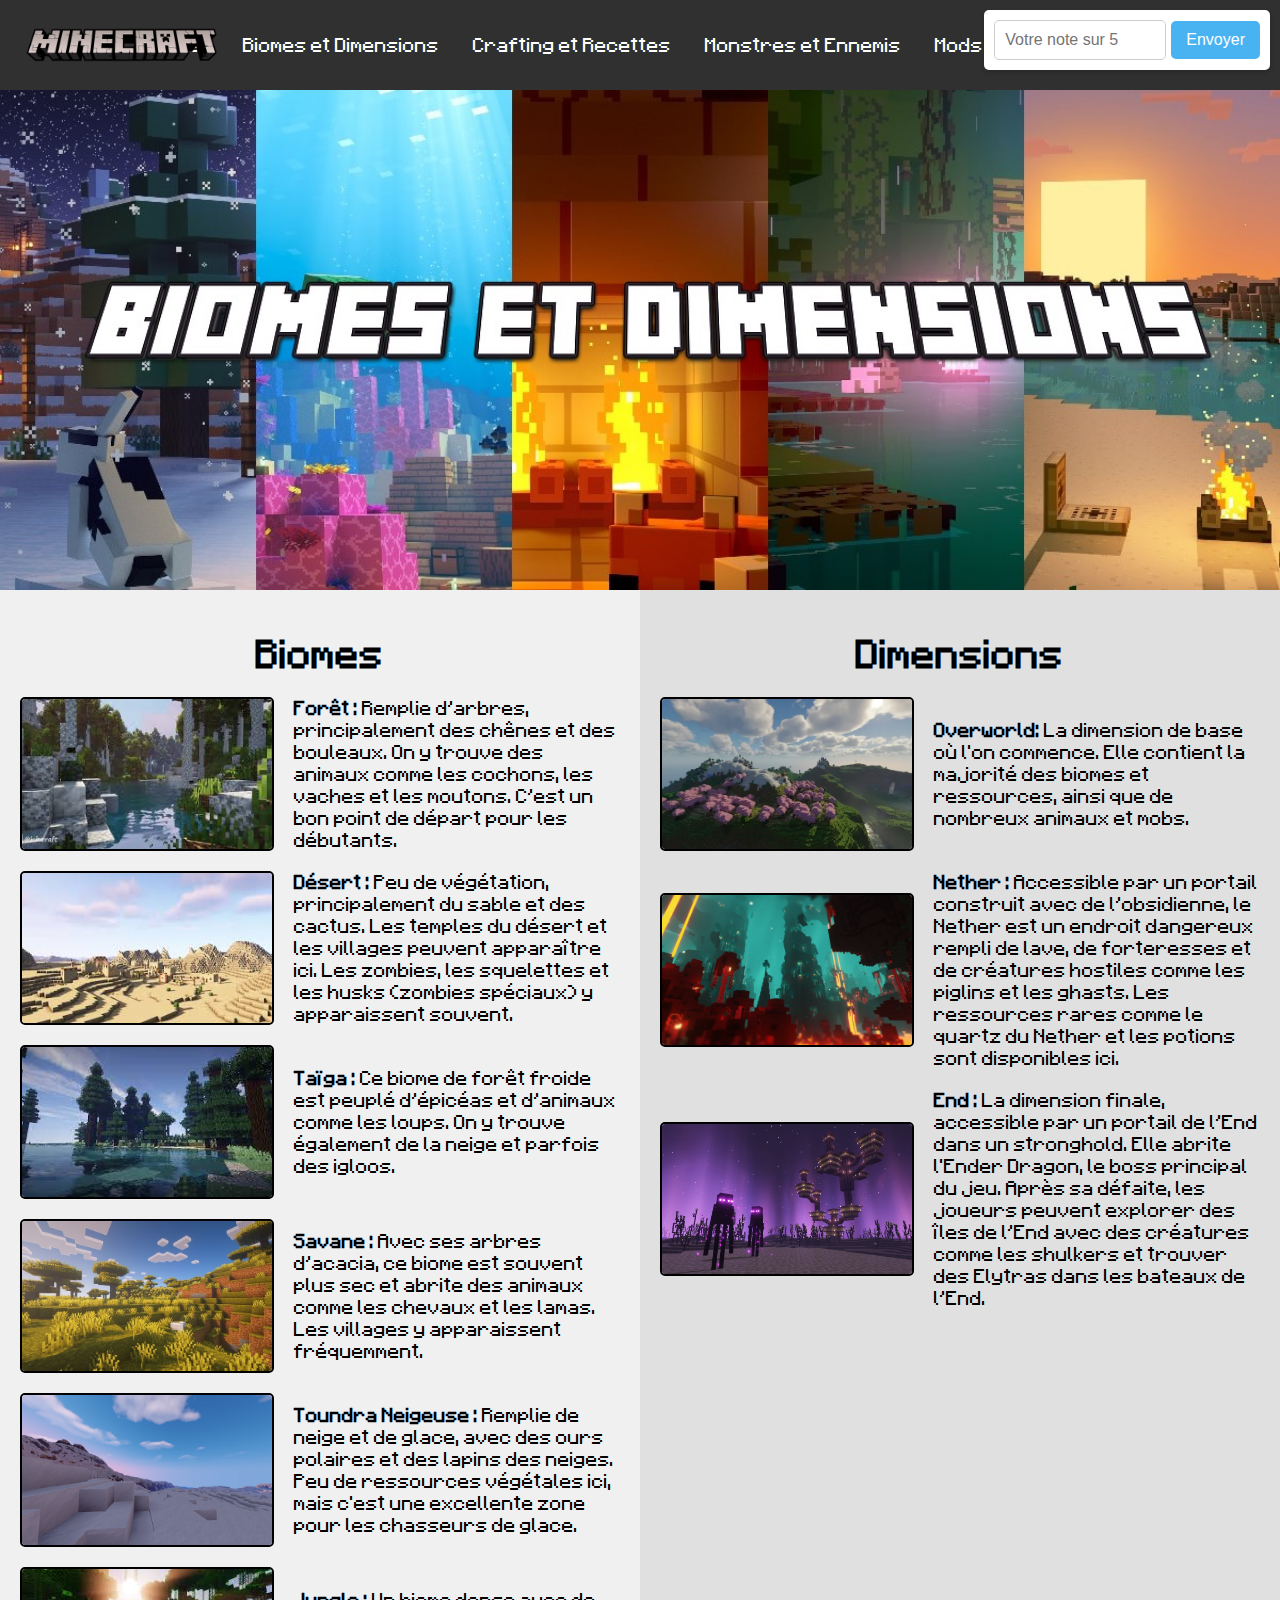
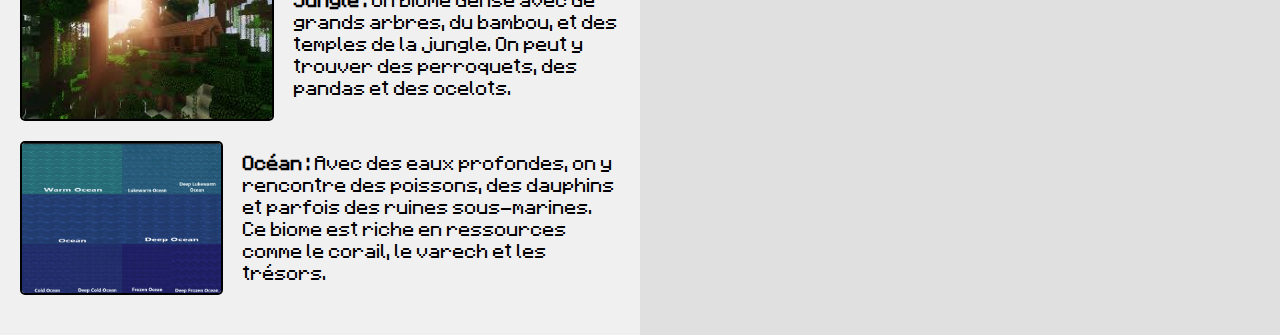
==== page1.html @ bf216779 "Add files via upload" ====
<!DOCTYPE html>
<html lang="fr">
<head>
    <link href="style.css" rel="stylesheet">
    <title>GuideMinecraft</title>
    <meta charset="UTF-8" name="viewport" content="width=device-width, initial-scale=1.0">
</head>
<body>
    <div id="gray-section">
      <img id = "logo" src = "Images/Minecraft-Logo.png">
      <ul id="menu">
        <li><a href="index.html">Accueil</a></li>
        <li><a href="Page1.html">Biomes et Dimensions</a></li>
        <li><a href="Page2.html">Crafting et Recettes</a></li>
        <li><a href="Page3.html">Monstres et Ennemis</a></li>
        <li><a href="Page4.html">Mods et Ressources</a></li>
      </ul>
    </div>
    <div id="rating-form-container">
        <input type="text" id="rating-input" placeholder="Votre note sur 5" />
        <button id="rating-button">Envoyer</button>
    </div>
    <div>
      <img id="full-width-image" src="Images\fondn2.jpg">
    </div>
    <div id="split-container">
      <div id="split-left">
          <h1>Biomes</h1>
          <div id="biome">
              <img src="Images/Biomes/Foret.jpg" alt="Foret">
              <div id="biome-description">
                  <strong>Forêt :</strong> Remplie d’arbres, principalement des chênes et des bouleaux. On y trouve des animaux comme les cochons, les vaches et les moutons. C’est un bon point de départ pour les débutants.
              </div>
          </div>
          <div id="biome">
              <img src="Images/Biomes/Désert.jpg" alt="Désert">
              <div id="biome-description">
                  <strong>Désert :</strong> Peu de végétation, principalement du sable et des cactus. Les temples du désert et les villages peuvent apparaître ici. Les zombies, les squelettes et les husks (zombies spéciaux) y apparaissent souvent.
              </div>
          </div>
          <div id="biome">
              <img src="Images/Biomes/Taiga.jpg" alt="Taïga">
              <div id="biome-description">
                  <strong>Taïga :</strong> Ce biome de forêt froide est peuplé d’épicéas et d’animaux comme les loups. On y trouve également de la neige et parfois des igloos.
              </div>
          </div>
          <div id="biome">
              <img src="Images/Biomes/Savane.jpg" alt="Savane">
              <div id="biome-description">
                  <strong>Savane :</strong> Avec ses arbres d’acacia, ce biome est souvent plus sec et abrite des animaux comme les chevaux et les lamas. Les villages y apparaissent fréquemment.
              </div>
          </div>
          <div id="biome">
              <img src="Images/Biomes/Tundra.png" alt="Toundra Neigeuse">
              <div id="biome-description">
                  <strong>Toundra Neigeuse :</strong> Remplie de neige et de glace, avec des ours polaires et des lapins des neiges. Peu de ressources végétales ici, mais c'est une excellente zone pour les chasseurs de glace.
              </div>
          </div>
          <div id="biome">
              <img src="Images/Biomes/Jungle.jpg" alt="Jungle">
              <div id="biome-description">
                  <strong>Jungle :</strong> Un biome dense avec de grands arbres, du bambou, et des temples de la jungle. On peut y trouver des perroquets, des pandas et des ocelots.
              </div>
          </div>
          <div id="biome">
              <img src="Images/Biomes/Océans.png" alt="Océan">
              <div id="biome-description">
                  <strong>Océan :</strong> Avec des eaux profondes, on y rencontre des poissons, des dauphins et parfois des ruines sous-marines. Ce biome est riche en ressources comme le corail, le varech et les trésors.
              </div>
          </div>
      </div>
      <div id="split-right">
          <h1>Dimensions</h1>
          <div id="biome">
            <img src="Images/Biomes/Overworld.png" alt="Forêt">
            <div id="biome-description">
                <strong>Overworld: </strong>La dimension de base où l'on commence. Elle contient la majorité des biomes et ressources, ainsi que de nombreux animaux et mobs.


            </div>
        </div>
        <div id="biome">
            <img src="Images/Biomes/Nether.jpg" alt="Désert">
            <div id="biome-description">
                <strong>Nether :</strong> Accessible par un portail construit avec de l’obsidienne, le Nether est un endroit dangereux rempli de lave, de forteresses et de créatures hostiles comme les piglins et les ghasts. Les ressources rares comme le quartz du Nether et les potions sont disponibles ici.
            </div>
        </div>
        <div id="biome">
            <img src="Images/Biomes/End.webp" alt="Taïga">
            <div id="biome-description">
                <strong>End :</strong>  La dimension finale, accessible par un portail de l’End dans un stronghold. Elle abrite l'Ender Dragon, le boss principal du jeu. Après sa défaite, les joueurs peuvent explorer des îles de l’End avec des créatures comme les shulkers et trouver des Elytras dans les bateaux de l’End.
            </div>
        </div>
      </div>
  </div>
</body>
</html>
---- style.css ----
#full-width-image {
  width: 100%;
  height: auto;
  display: block;
  margin: 0;
  padding: 0;
  box-sizing: border-box;
}

body, html {
  margin: 0;
  padding: 0;
  height: 100%; 
}

#gray-section {
  background-color: #303030;
  height: 10vh;
  width: 100%; 
  display: flex;
  align-items: center;
  justify-content: center;
}

#menu {
  list-style: none;
  padding: 0; 
  margin: 0;
  text-align: center;
}

#menu li {
  display: inline-block; 
  margin-right: 10px; 
  padding: 10px; 
}

#logo {
  height: 12vh;
  display: flex; 
  position: absolute; 
  top: -1%; 
  left: 2%; 
  z-index: 1000; 
}

#menu a {
  color: white;
  text-decoration: none; 
}

@font-face {
  font-family: 'Minecraftia';
  src: url('Fonts/Minecraftia-Regular.ttf') format('truetype'); 
}

body {
  font-family: 'Minecraftia', sans-serif; 
}

#split-container {
  display: flex;
  width: 100%;
  min-height: 50vh; 
}

#split-left {
  width: 50%;
  background-color: #f0f0f0; 
  padding: 20px;
  display: flex;
  flex-direction: column;
  align-items: center;
}

#split-right {
  width: 50%;
  background-color: #e0e0e0; 
  padding: 20px;
  display: flex;
  flex-direction: column;
  align-items: center;
}

#split-title {
  font-size: 24px;
  margin-bottom: 20px;
}

#split-container2 {
  display: flex;
  width: 100%;
  min-height: 50vh; 
}

#split-left2 {
  width: 50%;
  background-color: #fdb61f; 
  padding: 20px;
  display: flex;
  flex-direction: column;
  align-items: center;
}

#split-right2 {
  width: 50%;
  background-color: #49b3f2; 
  padding: 20px;
  display: flex;
  flex-direction: column;
  align-items: center;
}

#split-container3 {
  display: flex;
  width: 100%;
  min-height: 50vh; 
}

#split-left3 {
  width: 50%;
  background-color: white; 
  padding: 20px;
  display: flex;
  flex-direction: column;
  align-items: center;
}

#split-right3 {
  display: flex;
  justify-content: center; 
  align-items: center; 
  flex-direction: column; 
  height: 100%; 
}

#image-container3 {
  display: flex; 
  flex-direction: column; 
  justify-content: center; 
}
#image-container3 img {
  max-width: 700px;
  max-height: 700px; 
  width: auto; 
  height: auto; 
  margin: 10px; 
  border: 2px solid black; 
  border-radius: 5px;
}

#split-text ol {
  font-size: 1.5em;
}

#bee {
  width: 70px;
  height: 70px;
  position: absolute;
  left: 20%; 
  top: 27%; 
  animation: hoverBee 2s ease-in-out infinite;
}

#sniffer {
  width: 90px;
  height: 90px;
  position: absolute;
  left: 71%;
  bottom: 31%; 
  transform: translateX(-50%);
  animation: snifferBob 2s ease-in-out infinite;
}

#sakura {
  width: 130px;
  height: 130px;
  position: absolute;
  right: 30%; 
  top: 20%; 
  animation: sakuraBob 2s ease-in-out infinite;
  z-index: 1000;
}

#sakura1 {
  width: 130px;
  height: 130px;
  position: absolute;
  right: 5%; 
  top: 60%; 
  animation: sakuraBob 2s ease-in-out infinite;
  z-index: 1000;
}

#sakura2 {
  width: 130px;
  height: 130px;
  position: absolute;
  left: 5%; 
  top: 28%; 
  animation: sakuraBob 2s ease-in-out infinite;
  z-index: 1000;
}

#biome {
  display: flex;
  align-items: center;
  margin-bottom: 20px;
}

#biome img{
  width: 250px; 
  height: 150px; 
  object-fit: cover; 
  margin-right: 20px; 
  border: 2px solid #000;
  border-radius: 5px;
}

#biome-description{
  max-width: 600px; 
}
#rating-form-container {
  position: absolute; /* Positionnement absolu */
  top: 10px; /* Distance du haut */
  right: 10px; /* Distance de la droite */
  background-color: white; /* Couleur de fond blanche pour le formulaire */
  padding: 10px; /* Espacement interne */
  border-radius: 5px; /* Coins arrondis */
  box-shadow: 0 2px 5px rgba(0, 0, 0, 0.2); /* Ombre pour le formulaire */
  display: flex; /* Utilise flexbox pour aligner les éléments */
  align-items: center; /* Centre verticalement */
}

#rating-input {
  padding: 10px; /* Espacement interne */
  border: 1px solid #ccc; /* Bordure grise */
  border-radius: 5px; /* Coins arrondis */
  width: 150px; /* Largeur du champ de saisie */
  font-size: 16px; /* Taille de la police */
  transition: border-color 0.3s ease; /* Transition pour la bordure */
  margin-right: 5px; /* Espacement entre l'input et le bouton */
}

#rating-input:focus {
  border-color: #49b3f2; /* Couleur de bordure lors du focus */
  outline: none; /* Supprime l'outline par défaut */
}

#rating-button {
  padding: 10px 15px; /* Espacement interne */
  background-color: #49b3f2; /* Couleur de fond du bouton */
  color: white; /* Couleur du texte */
  border: none; /* Pas de bordure */
  border-radius: 5px; /* Coins arrondis */
  cursor: pointer; /* Curseur en main */
  font-size: 16px; /* Taille de la police */
  transition: background-color 0.3s ease; /* Transition pour la couleur de fond */
}

#rating-button:hover {
  background-color: #368db8; /* Couleur de fond lors du survol */
}
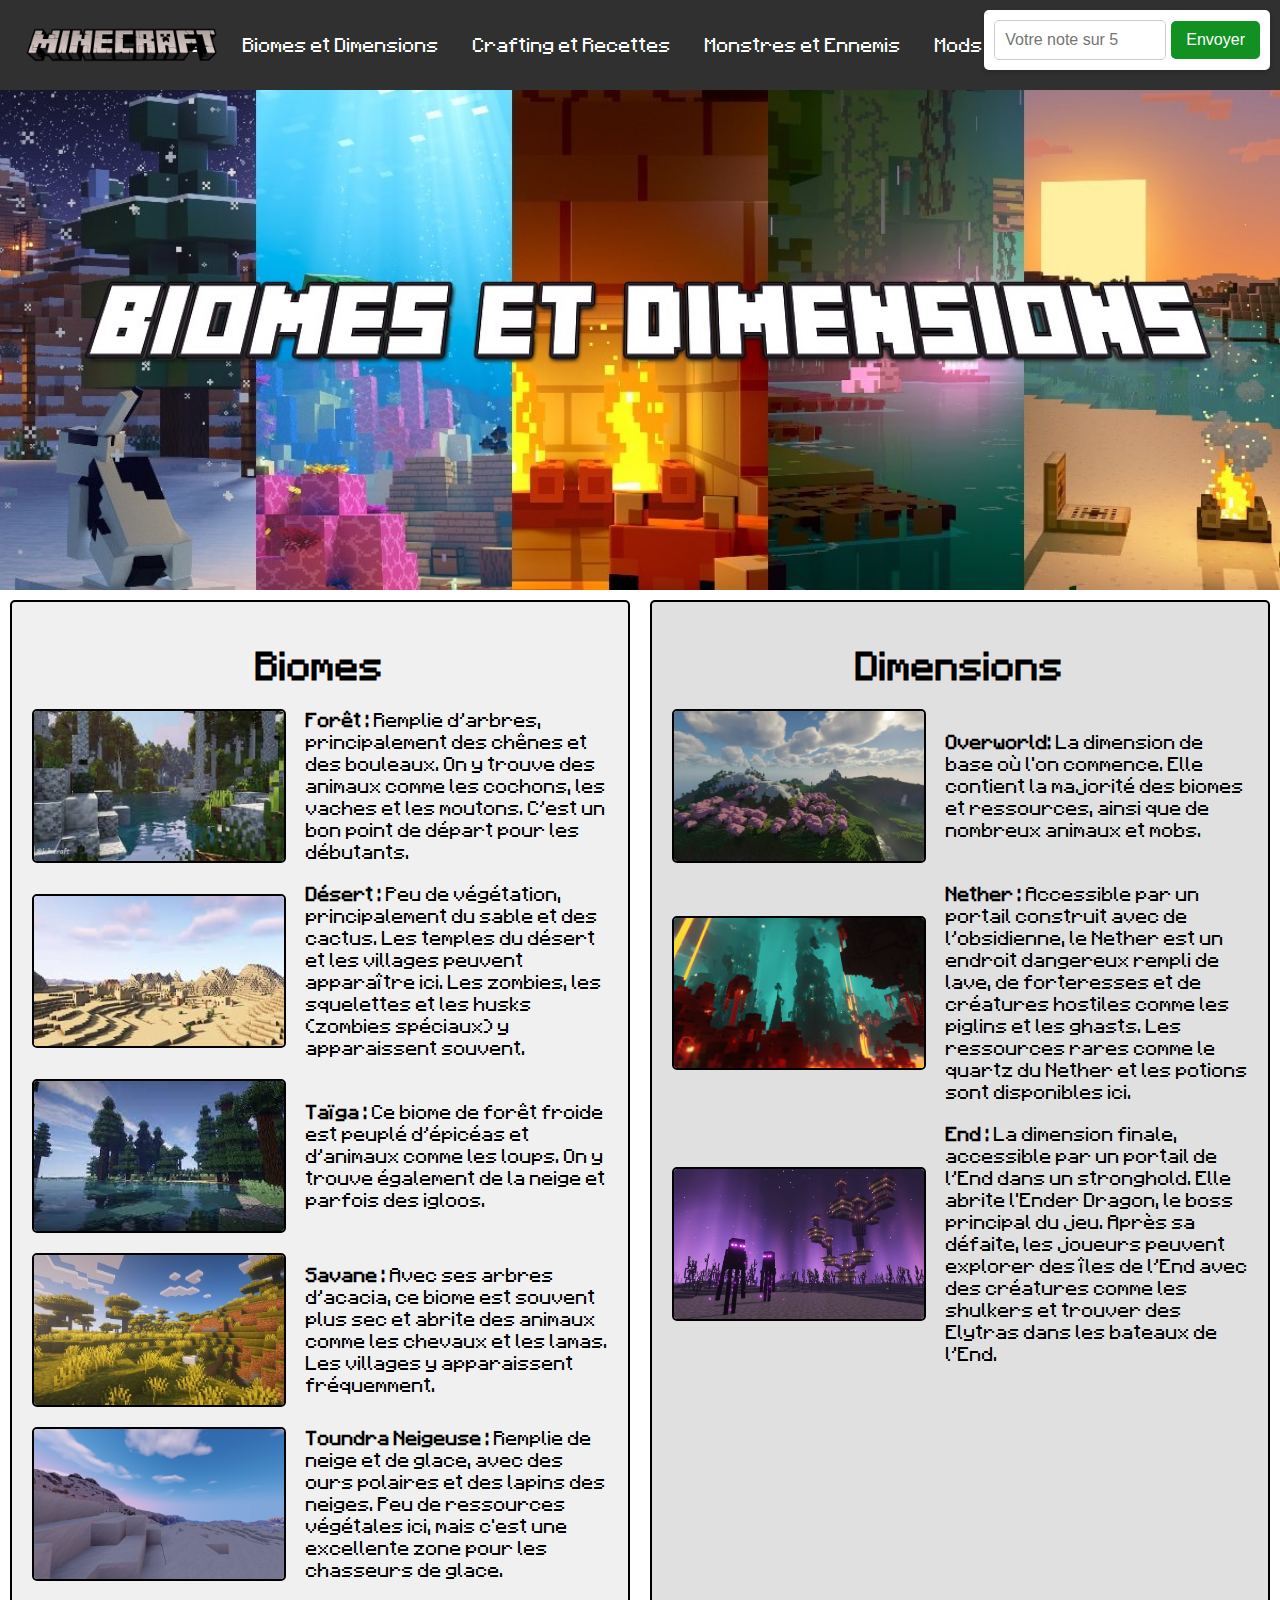
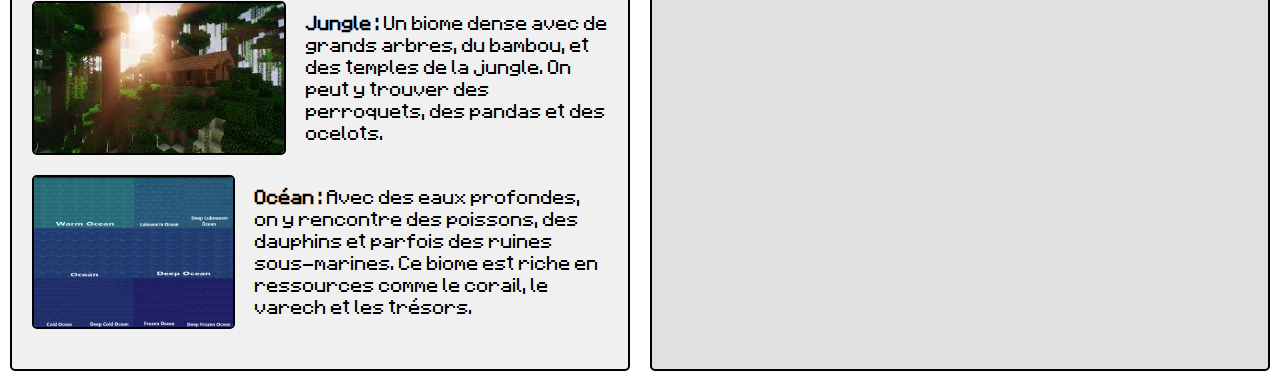
==== commit 5e053a6a: "Add files via upload" ====
--- a/page1.html
+++ b/page1.html
@@ -9,12 +9,12 @@
     <div id="gray-section">
       <img id = "logo" src = "Images/Minecraft-Logo.png">
       <ul id="menu">
-        <li><a href="index.html">Accueil</a></li>
-        <li><a href="Page1.html">Biomes et Dimensions</a></li>
-        <li><a href="Page2.html">Crafting et Recettes</a></li>
-        <li><a href="Page3.html">Monstres et Ennemis</a></li>
-        <li><a href="Page4.html">Mods et Ressources</a></li>
-      </ul>
+        <li><a href="https://adil0204.github.io/MinecraftGuide/">Accueil</a></li>
+        <li><a href="https://adil0204.github.io/MinecraftGuide/page1.html">Biomes et Dimensions</a></li>
+        <li><a href="https://adil0204.github.io/MinecraftGuide/page2.html">Crafting et Recettes</a></li>
+        <li><a href="https://adil0204.github.io/MinecraftGuide/page3.html">Monstres et Ennemis</a></li>
+        <li><a href="https://adil0204.github.io/MinecraftGuide/page4.html">Mods et Ressources</a></li>
+       </ul>
     </div>
     <div id="rating-form-container">
         <input type="text" id="rating-input" placeholder="Votre note sur 5" />
--- a/style.css
+++ b/style.css
@@ -66,6 +66,11 @@
 }
 
 #split-left {
+  padding: 5px; 
+  margin: 10px; 
+  border-radius: 5px;
+  border: 2px solid black; 
+  border-radius: 5px;
   width: 50%;
   background-color: #f0f0f0; 
   padding: 20px;
@@ -75,6 +80,11 @@
 }
 
 #split-right {
+  padding: 5px; 
+  margin: 10px;
+  border-radius: 5px;
+  border: 2px solid black; 
+  border-radius: 5px;
   width: 50%;
   background-color: #e0e0e0; 
   padding: 20px;
@@ -83,11 +93,6 @@
   align-items: center;
 }
 
-#split-title {
-  font-size: 24px;
-  margin-bottom: 20px;
-}
-
 #split-container2 {
   display: flex;
   width: 100%;
@@ -95,8 +100,13 @@
 }
 
 #split-left2 {
-  width: 50%;
-  background-color: #fdb61f; 
+  padding: 5px; 
+  margin: 10px; 
+  border-radius: 5px;
+  border: 2px solid black; 
+  border-radius: 5px;
+  width: 50%;
+  background-color: #ff6600; 
   padding: 20px;
   display: flex;
   flex-direction: column;
@@ -104,13 +114,19 @@
 }
 
 #split-right2 {
-  width: 50%;
-  background-color: #49b3f2; 
-  padding: 20px;
-  display: flex;
-  flex-direction: column;
-  align-items: center;
-}
+  padding: 5px; 
+  margin: 10px;
+  border-radius: 5px;
+  border: 2px solid black; 
+  border-radius: 5px;
+  width: 50%;
+  background-color: #00ccff; 
+  padding: 20px;
+  display: flex;
+  flex-direction: column;
+  align-items: center;
+}
+
 
 #split-container3 {
   display: flex;
@@ -119,6 +135,11 @@
 }
 
 #split-left3 {
+  padding: 5px;
+  margin: 10px; 
+  border-radius: 5px;
+  border: 2px solid black; 
+  border-radius: 5px;
   width: 50%;
   background-color: white; 
   padding: 20px;
@@ -221,44 +242,54 @@
 #biome-description{
   max-width: 600px; 
 }
+
 #rating-form-container {
-  position: absolute; /* Positionnement absolu */
-  top: 10px; /* Distance du haut */
-  right: 10px; /* Distance de la droite */
-  background-color: white; /* Couleur de fond blanche pour le formulaire */
-  padding: 10px; /* Espacement interne */
-  border-radius: 5px; /* Coins arrondis */
-  box-shadow: 0 2px 5px rgba(0, 0, 0, 0.2); /* Ombre pour le formulaire */
-  display: flex; /* Utilise flexbox pour aligner les éléments */
-  align-items: center; /* Centre verticalement */
+  position: absolute; 
+  top: 10px; 
+  right: 10px; 
+  background-color: white; 
+  padding: 10px; 
+  border-radius: 5px; 
+  box-shadow: 0 2px 5px rgba(0, 0, 0, 0.2); 
+  display: flex; 
+  align-items: center; 
 }
 
 #rating-input {
-  padding: 10px; /* Espacement interne */
-  border: 1px solid #ccc; /* Bordure grise */
-  border-radius: 5px; /* Coins arrondis */
-  width: 150px; /* Largeur du champ de saisie */
-  font-size: 16px; /* Taille de la police */
-  transition: border-color 0.3s ease; /* Transition pour la bordure */
-  margin-right: 5px; /* Espacement entre l'input et le bouton */
+  padding: 10px;
+  border: 1px solid #ccc;
+  border-radius: 5px;
+  width: 150px; 
+  font-size: 16px; 
+  transition: border-color 0.3s ease; 
+  margin-right: 5px; 
 }
 
 #rating-input:focus {
-  border-color: #49b3f2; /* Couleur de bordure lors du focus */
-  outline: none; /* Supprime l'outline par défaut */
+  border-color: #49b3f2; 
+  outline: none; 
 }
 
 #rating-button {
-  padding: 10px 15px; /* Espacement interne */
-  background-color: #49b3f2; /* Couleur de fond du bouton */
-  color: white; /* Couleur du texte */
-  border: none; /* Pas de bordure */
-  border-radius: 5px; /* Coins arrondis */
-  cursor: pointer; /* Curseur en main */
-  font-size: 16px; /* Taille de la police */
-  transition: background-color 0.3s ease; /* Transition pour la couleur de fond */
+  padding: 10px 15px; 
+  background-color: #109121; 
+  color: white; 
+  border: none; 
+  border-radius: 5px; 
+  cursor: pointer; 
+  font-size: 16px; 
+  transition: background-color 0.3s ease; 
 }
 
 #rating-button:hover {
-  background-color: #368db8; /* Couleur de fond lors du survol */
-}+  background-color: #10631b; 
+}
+
+ol > li {
+  margin-bottom: 15px; 
+}
+
+ol > li:last-child {
+  margin-bottom: 0;
+}
+
